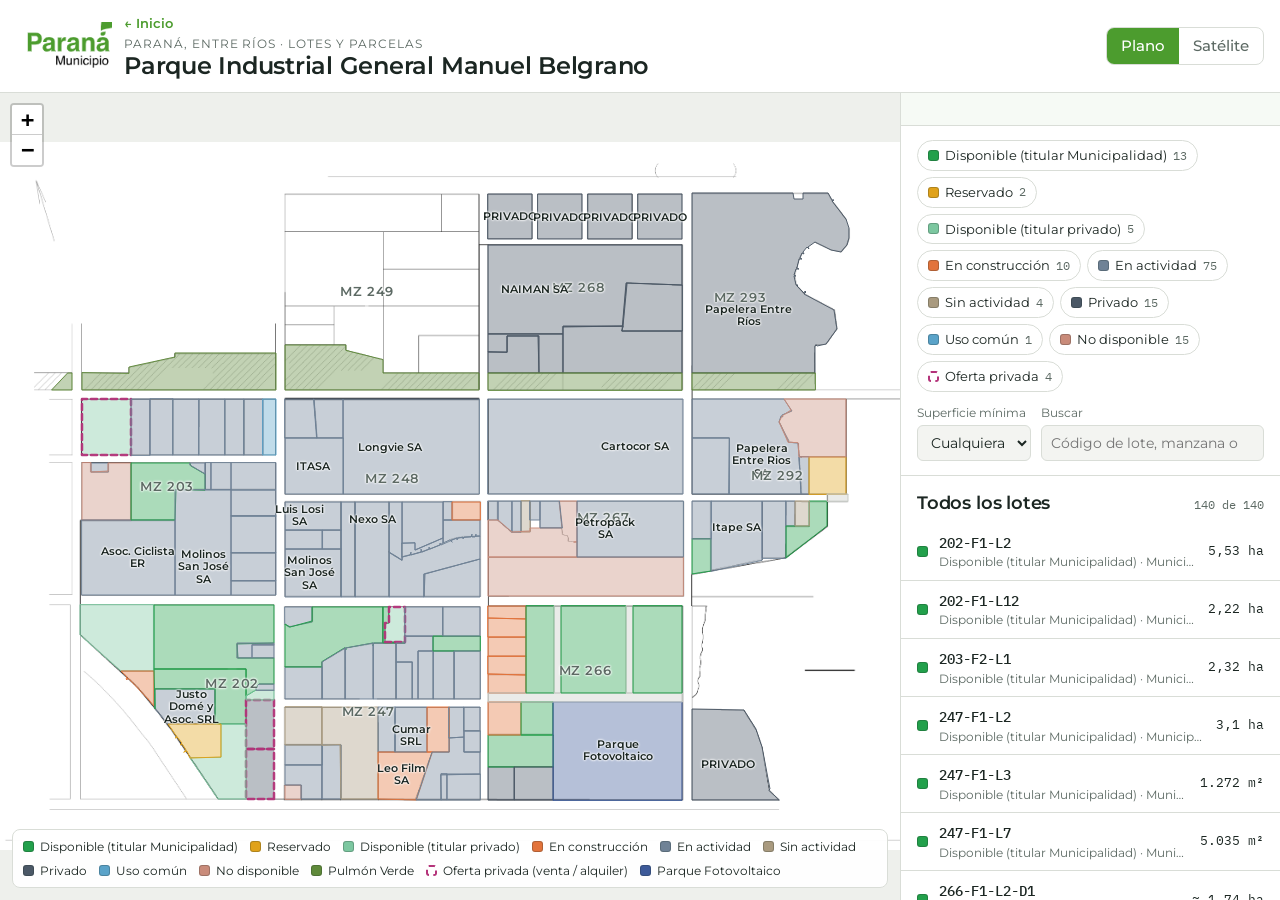
==== mapa.html @ 9530bec6 "Precio del m² por zona según el anexo de precios Co-Authored-By: Claude Opus 5.5 <noreply@anthropic." ====
<!doctype html>
<html lang="es">
<head>
<meta charset="utf-8">
<meta name="viewport" content="width=device-width, initial-scale=1, viewport-fit=cover">
<title>Mapa de lotes · Parque Industrial Paraná</title>
<meta name="claude:viewport-fit-sides" content="cover">
<meta name="description" content="Mapa interactivo de lotes del Parque Industrial General Manuel Belgrano, Paraná.">
<link rel="preconnect" href="https://fonts.googleapis.com">
<link rel="stylesheet" href="https://fonts.googleapis.com/css2?family=Montserrat:wght@400;500;600;700&family=IBM+Plex+Mono:wght@400;500&display=swap">
<link rel="stylesheet" href="vendor/leaflet.css?v=202611021343">
<link rel="stylesheet" href="app.css?v=202611021343">
</head>
<body>
<div class="app">
  <header class="top">
    <a class="logo-muni" href="./" title="Volver al inicio"><img src="img/logo-parana-municipio.png" alt="Paraná Municipio"></a>
    <div class="brand">
      <a class="volver" href="./">← Inicio</a>
      <p class="eyebrow" id="subtitulo">Paraná, Entre Ríos · Lotes y parcelas</p>
      <h1 id="nombre">Parque Industrial General Manuel Belgrano</h1>
    </div>
    <div class="vista" role="group" aria-label="Vista del mapa">
      <button type="button" id="btn-plano" class="seg on" aria-pressed="true">Plano</button>
      <button type="button" id="btn-sat" class="seg" aria-pressed="false">Satélite</button>
    </div>
  </header>

  <main class="body">
    <section class="mapwrap" aria-label="Mapa de lotes">
      <div id="map"></div>
      <div class="leyenda" id="leyenda" aria-label="Referencias"></div>
      <p class="aviso-sat" id="aviso-sat" hidden></p>
    </section>

    <aside class="panel" id="panel">
      <div class="ficha" id="ficha" hidden></div>

      <div class="bloque" id="bloque-filtros">
        <div class="resumen" id="resumen" role="group" aria-label="Filtrar por estado"></div>
        <div class="filtros">
          <label class="campo">
            <span>Superficie mínima</span>
            <select id="f-sup">
              <option value="0">Cualquiera</option>
              <option value="2000">2.000 m²</option>
              <option value="5000">5.000 m²</option>
              <option value="10000">1 ha</option>
              <option value="20000">2 ha</option>
              <option value="50000">5 ha</option>
            </select>
          </label>
          <label class="campo grow">
            <span>Buscar</span>
            <input id="f-q" type="search" placeholder="Código de lote, manzana o empresa" autocomplete="off">
          </label>
        </div>
      </div>

      <div class="lista-head">
        <h2 id="lista-titulo">Lotes</h2>
        <span class="mono" id="lista-n"></span>
      </div>
      <ol class="lista" id="lista"></ol>

      <div class="bloque gestion" id="gestion" hidden>
        <h2>Modo gestión</h2>
        <p class="nota">Los cambios que hagas en las fichas quedan guardados en este navegador. Para que los vean todos, copiá la tabla y pegala en la planilla de datos.</p>
        <div class="acciones">
          <button type="button" class="btn" id="btn-copiar-tabla">Copiar tabla</button>
          <button type="button" class="btn ghost" id="btn-plano-completo">Ver plano completo de Catastro</button>
          <button type="button" class="btn ghost" id="btn-calibrar">Ubicar en satélite</button>
          <button type="button" class="btn ghost" id="btn-borrar-local">Descartar cambios locales</button>
        </div>
        <p class="toast" id="toast-gestion" role="status"></p>
        <div class="calib" id="calib" hidden></div>
      </div>

      <footer class="pie">
        <p id="fuente"></p>
        <button type="button" class="link" id="btn-gestion">Modo gestión</button>
      </footer>
    </aside>
  </main>
</div>
<script src="vendor/leaflet.js?v=202611021343"></script>
<script src="config.js?v=202611021343"></script>
<script src="app.js?v=202611021343"></script>
</body>
</html>
---- vendor/leaflet.css ----
/* required styles */

.leaflet-pane,
.leaflet-tile,
.leaflet-marker-icon,
.leaflet-marker-shadow,
.leaflet-tile-container,
.leaflet-pane > svg,
.leaflet-pane > canvas,
.leaflet-zoom-box,
.leaflet-image-layer,
.leaflet-layer {
	position: absolute;
	left: 0;
	top: 0;
	}
.leaflet-container {
	overflow: hidden;
	}
.leaflet-tile,
.leaflet-marker-icon,
.leaflet-marker-shadow {
	-webkit-user-select: none;
	   -moz-user-select: none;
	        user-select: none;
	  -webkit-user-drag: none;
	}
/* Prevents IE11 from highlighting tiles in blue */
.leaflet-tile::selection {
	background: transparent;
}
/* Safari renders non-retina tile on retina better with this, but Chrome is worse */
.leaflet-safari .leaflet-tile {
	image-rendering: -webkit-optimize-contrast;
	}
/* hack that prevents hw layers "stretching" when loading new tiles */
.leaflet-safari .leaflet-tile-container {
	width: 1600px;
	height: 1600px;
	-webkit-transform-origin: 0 0;
	}
.leaflet-marker-icon,
.leaflet-marker-shadow {
	display: block;
	}
/* .leaflet-container svg: reset svg max-width decleration shipped in Joomla! (joomla.org) 3.x */
/* .leaflet-container img: map is broken in FF if you have max-width: 100% on tiles */
.leaflet-container .leaflet-overlay-pane svg {
	max-width: none !important;
	max-height: none !important;
	}
.leaflet-container .leaflet-marker-pane img,
.leaflet-container .leaflet-shadow-pane img,
.leaflet-container .leaflet-tile-pane img,
.leaflet-container img.leaflet-image-layer,
.leaflet-container .leaflet-tile {
	max-width: none !important;
	max-height: none !important;
	width: auto;
	padding: 0;
	}

.leaflet-container img.leaflet-tile {
	/* See: https://bugs.chromium.org/p/chromium/issues/detail?id=600120 */
	mix-blend-mode: plus-lighter;
}

.leaflet-container.leaflet-touch-zoom {
	-ms-touch-action: pan-x pan-y;
	touch-action: pan-x pan-y;
	}
.leaflet-container.leaflet-touch-drag {
	-ms-touch-action: pinch-zoom;
	/* Fallback for FF which doesn't support pinch-zoom */
	touch-action: none;
	touch-action: pinch-zoom;
}
.leaflet-container.leaflet-touch-drag.leaflet-touch-zoom {
	-ms-touch-action: none;
	touch-action: none;
}
.leaflet-container {
	-webkit-tap-highlight-color: transparent;
}
.leaflet-container a {
	-webkit-tap-highlight-color: rgba(51, 181, 229, 0.4);
}
.leaflet-tile {
	filter: inherit;
	visibility: hidden;
	}
.leaflet-tile-loaded {
	visibility: inherit;
	}
.leaflet-zoom-box {
	width: 0;
	height: 0;
	-moz-box-sizing: border-box;
	     box-sizing: border-box;
	z-index: 800;
	}
/* workaround for https://bugzilla.mozilla.org/show_bug.cgi?id=888319 */
.leaflet-overlay-pane svg {
	-moz-user-select: none;
	}

.leaflet-pane         { z-index: 400; }

.leaflet-tile-pane    { z-index: 200; }
.leaflet-overlay-pane { z-index: 400; }
.leaflet-shadow-pane  { z-index: 500; }
.leaflet-marker-pane  { z-index: 600; }
.leaflet-tooltip-pane   { z-index: 650; }
.leaflet-popup-pane   { z-index: 700; }

.leaflet-map-pane canvas { z-index: 100; }
.leaflet-map-pane svg    { z-index: 200; }

.leaflet-vml-shape {
	width: 1px;
	height: 1px;
	}
.lvml {
	behavior: url(#default#VML);
	display: inline-block;
	position: absolute;
	}


/* control positioning */

.leaflet-control {
	position: relative;
	z-index: 800;
	pointer-events: visiblePainted; /* IE 9-10 doesn't have auto */
	pointer-events: auto;
	}
.leaflet-top,
.leaflet-bottom {
	position: absolute;
	z-index: 1000;
	pointer-events: none;
	}
.leaflet-top {
	top: 0;
	}
.leaflet-right {
	right: 0;
	}
.leaflet-bottom {
	bottom: 0;
	}
.leaflet-left {
	left: 0;
	}
.leaflet-control {
	float: left;
	clear: both;
	}
.leaflet-right .leaflet-control {
	float: right;
	}
.leaflet-top .leaflet-control {
	margin-top: 10px;
	}
.leaflet-bottom .leaflet-control {
	margin-bottom: 10px;
	}
.leaflet-left .leaflet-control {
	margin-left: 10px;
	}
.leaflet-right .leaflet-control {
	margin-right: 10px;
	}


/* zoom and fade animations */

.leaflet-fade-anim .leaflet-popup {
	opacity: 0;
	-webkit-transition: opacity 0.2s linear;
	   -moz-transition: opacity 0.2s linear;
	        transition: opacity 0.2s linear;
	}
.leaflet-fade-anim .leaflet-map-pane .leaflet-popup {
	opacity: 1;
	}
.leaflet-zoom-animated {
	-webkit-transform-origin: 0 0;
	    -ms-transform-origin: 0 0;
	        transform-origin: 0 0;
	}
svg.leaflet-zoom-animated {
	will-change: transform;
}

.leaflet-zoom-anim .leaflet-zoom-animated {
	-webkit-transition: -webkit-transform 0.25s cubic-bezier(0,0,0.25,1);
	   -moz-transition:    -moz-transform 0.25s cubic-bezier(0,0,0.25,1);
	        transition:         transform 0.25s cubic-bezier(0,0,0.25,1);
	}
.leaflet-zoom-anim .leaflet-tile,
.leaflet-pan-anim .leaflet-tile {
	-webkit-transition: none;
	   -moz-transition: none;
	        transition: none;
	}

.leaflet-zoom-anim .leaflet-zoom-hide {
	visibility: hidden;
	}


/* cursors */

.leaflet-interactive {
	cursor: pointer;
	}
.leaflet-grab {
	cursor: -webkit-grab;
	cursor:    -moz-grab;
	cursor:         grab;
	}
.leaflet-crosshair,
.leaflet-crosshair .leaflet-interactive {
	cursor: crosshair;
	}
.leaflet-popup-pane,
.leaflet-control {
	cursor: auto;
	}
.leaflet-dragging .leaflet-grab,
.leaflet-dragging .leaflet-grab .leaflet-interactive,
.leaflet-dragging .leaflet-marker-draggable {
	cursor: move;
	cursor: -webkit-grabbing;
	cursor:    -moz-grabbing;
	cursor:         grabbing;
	}

/* marker & overlays interactivity */
.leaflet-marker-icon,
.leaflet-marker-shadow,
.leaflet-image-layer,
.leaflet-pane > svg path,
.leaflet-tile-container {
	pointer-events: none;
	}

.leaflet-marker-icon.leaflet-interactive,
.leaflet-image-layer.leaflet-interactive,
.leaflet-pane > svg path.leaflet-interactive,
svg.leaflet-image-layer.leaflet-interactive path {
	pointer-events: visiblePainted; /* IE 9-10 doesn't have auto */
	pointer-events: auto;
	}

/* visual tweaks */

.leaflet-container {
	background: #ddd;
	outline-offset: 1px;
	}
.leaflet-container a {
	color: #0078A8;
	}
.leaflet-zoom-box {
	border: 2px dotted #38f;
	background: rgba(255,255,255,0.5);
	}


/* general typography */
.leaflet-container {
	font-family: "Helvetica Neue", Arial, Helvetica, sans-serif;
	font-size: 12px;
	font-size: 0.75rem;
	line-height: 1.5;
	}


/* general toolbar styles */

.leaflet-bar {
	box-shadow: 0 1px 5px rgba(0,0,0,0.65);
	border-radius: 4px;
	}
.leaflet-bar a {
	background-color: #fff;
	border-bottom: 1px solid #ccc;
	width: 26px;
	height: 26px;
	line-height: 26px;
	display: block;
	text-align: center;
	text-decoration: none;
	color: black;
	}
.leaflet-bar a,
.leaflet-control-layers-toggle {
	background-position: 50% 50%;
	background-repeat: no-repeat;
	display: block;
	}
.leaflet-bar a:hover,
.leaflet-bar a:focus {
	background-color: #f4f4f4;
	}
.leaflet-bar a:first-child {
	border-top-left-radius: 4px;
	border-top-right-radius: 4px;
	}
.leaflet-bar a:last-child {
	border-bottom-left-radius: 4px;
	border-bottom-right-radius: 4px;
	border-bottom: none;
	}
.leaflet-bar a.leaflet-disabled {
	cursor: default;
	background-color: #f4f4f4;
	color: #bbb;
	}

.leaflet-touch .leaflet-bar a {
	width: 30px;
	height: 30px;
	line-height: 30px;
	}
.leaflet-touch .leaflet-bar a:first-child {
	border-top-left-radius: 2px;
	border-top-right-radius: 2px;
	}
.leaflet-touch .leaflet-bar a:last-child {
	border-bottom-left-radius: 2px;
	border-bottom-right-radius: 2px;
	}

/* zoom control */

.leaflet-control-zoom-in,
.leaflet-control-zoom-out {
	font: bold 18px 'Lucida Console', Monaco, monospace;
	text-indent: 1px;
	}

.leaflet-touch .leaflet-control-zoom-in, .leaflet-touch .leaflet-control-zoom-out  {
	font-size: 22px;
	}


/* layers control */

.leaflet-control-layers {
	box-shadow: 0 1px 5px rgba(0,0,0,0.4);
	background: #fff;
	border-radius: 5px;
	}
.leaflet-control-layers-toggle {
	background-image: url(images/layers.png);
	width: 36px;
	height: 36px;
	}
.leaflet-retina .leaflet-control-layers-toggle {
	background-image: url(images/layers-2x.png);
	background-size: 26px 26px;
	}
.leaflet-touch .leaflet-control-layers-toggle {
	width: 44px;
	height: 44px;
	}
.leaflet-control-layers .leaflet-control-layers-list,
.leaflet-control-layers-expanded .leaflet-control-layers-toggle {
	display: none;
	}
.leaflet-control-layers-expanded .leaflet-control-layers-list {
	display: block;
	position: relative;
	}
.leaflet-control-layers-expanded {
	padding: 6px 10px 6px 6px;
	color: #333;
	background: #fff;
	}
.leaflet-control-layers-scrollbar {
	overflow-y: scroll;
	overflow-x: hidden;
	padding-right: 5px;
	}
.leaflet-control-layers-selector {
	margin-top: 2px;
	position: relative;
	top: 1px;
	}
.leaflet-control-layers label {
	display: block;
	font-size: 13px;
	font-size: 1.08333em;
	}
.leaflet-control-layers-separator {
	height: 0;
	border-top: 1px solid #ddd;
	margin: 5px -10px 5px -6px;
	}

/* Default icon URLs */
.leaflet-default-icon-path { /* used only in path-guessing heuristic, see L.Icon.Default */
	background-image: url(images/marker-icon.png);
	}


/* attribution and scale controls */

.leaflet-container .leaflet-control-attribution {
	background: #fff;
	background: rgba(255, 255, 255, 0.8);
	margin: 0;
	}
.leaflet-control-attribution,
.leaflet-control-scale-line {
	padding: 0 5px;
	color: #333;
	line-height: 1.4;
	}
.leaflet-control-attribution a {
	text-decoration: none;
	}
.leaflet-control-attribution a:hover,
.leaflet-control-attribution a:focus {
	text-decoration: underline;
	}
.leaflet-attribution-flag {
	display: inline !important;
	vertical-align: baseline !important;
	width: 1em;
	height: 0.6669em;
	}
.leaflet-left .leaflet-control-scale {
	margin-left: 5px;
	}
.leaflet-bottom .leaflet-control-scale {
	margin-bottom: 5px;
	}
.leaflet-control-scale-line {
	border: 2px solid #777;
	border-top: none;
	line-height: 1.1;
	padding: 2px 5px 1px;
	white-space: nowrap;
	-moz-box-sizing: border-box;
	     box-sizing: border-box;
	background: rgba(255, 255, 255, 0.8);
	text-shadow: 1px 1px #fff;
	}
.leaflet-control-scale-line:not(:first-child) {
	border-top: 2px solid #777;
	border-bottom: none;
	margin-top: -2px;
	}
.leaflet-control-scale-line:not(:first-child):not(:last-child) {
	border-bottom: 2px solid #777;
	}

.leaflet-touch .leaflet-control-attribution,
.leaflet-touch .leaflet-control-layers,
.leaflet-touch .leaflet-bar {
	box-shadow: none;
	}
.leaflet-touch .leaflet-control-layers,
.leaflet-touch .leaflet-bar {
	border: 2px solid rgba(0,0,0,0.2);
	background-clip: padding-box;
	}


/* popup */

.leaflet-popup {
	position: absolute;
	text-align: center;
	margin-bottom: 20px;
	}
.leaflet-popup-content-wrapper {
	padding: 1px;
	text-align: left;
	border-radius: 12px;
	}
.leaflet-popup-content {
	margin: 13px 24px 13px 20px;
	line-height: 1.3;
	font-size: 13px;
	font-size: 1.08333em;
	min-height: 1px;
	}
.leaflet-popup-content p {
	margin: 17px 0;
	margin: 1.3em 0;
	}
.leaflet-popup-tip-container {
	width: 40px;
	height: 20px;
	position: absolute;
	left: 50%;
	margin-top: -1px;
	margin-left: -20px;
	overflow: hidden;
	pointer-events: none;
	}
.leaflet-popup-tip {
	width: 17px;
	height: 17px;
	padding: 1px;

	margin: -10px auto 0;
	pointer-events: auto;

	-webkit-transform: rotate(45deg);
	   -moz-transform: rotate(45deg);
	    -ms-transform: rotate(45deg);
	        transform: rotate(45deg);
	}
.leaflet-popup-content-wrapper,
.leaflet-popup-tip {
	background: white;
	color: #333;
	box-shadow: 0 3px 14px rgba(0,0,0,0.4);
	}
.leaflet-container a.leaflet-popup-close-button {
	position: absolute;
	top: 0;
	right: 0;
	border: none;
	text-align: center;
	width: 24px;
	height: 24px;
	font: 16px/24px Tahoma, Verdana, sans-serif;
	color: #757575;
	text-decoration: none;
	background: transparent;
	}
.leaflet-container a.leaflet-popup-close-button:hover,
.leaflet-container a.leaflet-popup-close-button:focus {
	color: #585858;
	}
.leaflet-popup-scrolled {
	overflow: auto;
	}

.leaflet-oldie .leaflet-popup-content-wrapper {
	-ms-zoom: 1;
	}
.leaflet-oldie .leaflet-popup-tip {
	width: 24px;
	margin: 0 auto;

	-ms-filter: "progid:DXImageTransform.Microsoft.Matrix(M11=0.70710678, M12=0.70710678, M21=-0.70710678, M22=0.70710678)";
	filter: progid:DXImageTransform.Microsoft.Matrix(M11=0.70710678, M12=0.70710678, M21=-0.70710678, M22=0.70710678);
	}

.leaflet-oldie .leaflet-control-zoom,
.leaflet-oldie .leaflet-control-layers,
.leaflet-oldie .leaflet-popup-content-wrapper,
.leaflet-oldie .leaflet-popup-tip {
	border: 1px solid #999;
	}


/* div icon */

.leaflet-div-icon {
	background: #fff;
	border: 1px solid #666;
	}


/* Tooltip */
/* Base styles for the element that has a tooltip */
.leaflet-tooltip {
	position: absolute;
	padding: 6px;
	background-color: #fff;
	border: 1px solid #fff;
	border-radius: 3px;
	color: #222;
	white-space: nowrap;
	-webkit-user-select: none;
	-moz-user-select: none;
	-ms-user-select: none;
	user-select: none;
	pointer-events: none;
	box-shadow: 0 1px 3px rgba(0,0,0,0.4);
	}
.leaflet-tooltip.leaflet-interactive {
	cursor: pointer;
	pointer-events: auto;
	}
.leaflet-tooltip-top:before,
.leaflet-tooltip-bottom:before,
.leaflet-tooltip-left:before,
.leaflet-tooltip-right:before {
	position: absolute;
	pointer-events: none;
	border: 6px solid transparent;
	background: transparent;
	content: "";
	}

/* Directions */

.leaflet-tooltip-bottom {
	margin-top: 6px;
}
.leaflet-tooltip-top {
	margin-top: -6px;
}
.leaflet-tooltip-bottom:before,
.leaflet-tooltip-top:before {
	left: 50%;
	margin-left: -6px;
	}
.leaflet-tooltip-top:before {
	bottom: 0;
	margin-bottom: -12px;
	border-top-color: #fff;
	}
.leaflet-tooltip-bottom:before {
	top: 0;
	margin-top: -12px;
	margin-left: -6px;
	border-bottom-color: #fff;
	}
.leaflet-tooltip-left {
	margin-left: -6px;
}
.leaflet-tooltip-right {
	margin-left: 6px;
}
.leaflet-tooltip-left:before,
.leaflet-tooltip-right:before {
	top: 50%;
	margin-top: -6px;
	}
.leaflet-tooltip-left:before {
	right: 0;
	margin-right: -12px;
	border-left-color: #fff;
	}
.leaflet-tooltip-right:before {
	left: 0;
	margin-left: -12px;
	border-right-color: #fff;
	}

/* Printing */

@media print {
	/* Prevent printers from removing background-images of controls. */
	.leaflet-control {
		-webkit-print-color-adjust: exact;
		print-color-adjust: exact;
		}
	}
---- app.css ----
/* Layout: plano a pantalla completa con una hoja técnica lateral (abajo en celular). */
:root {
  --bg: #f3f4f1;
  --surface: #ffffff;
  --ink: #1b2622;
  --muted: #5d6a64;
  --line: #d9ddd7;
  --accent: #4c9c2e;
  --accent-ink: #ffffff;
  --map-bg: #eef0ec;

  --st-disponible: #22a04b;
  --st-reservado: #e0a21a;
  --st-libreprivado: #7cc7a0;
  --st-obra: #e2733b;
  --st-actividad: #6f8296;
  --st-inactivo: #a99a7f;
  --st-privado: #4b5866;
  --st-comun: #5aa3c9;
  --st-usurpado: #c2453d;
  --st-confirmar: #8667c9;
  --st-nodisp: #c98b7a;
  --st-sindatos: #b9c0bb;
  --st-pulmon: #5f8a3a;
  --st-oferta: #b4337a;
  --st-solar: #3d5a99;
  --st-calle: #c7cbc6;

  --f-display: "Montserrat", system-ui, -apple-system, "Segoe UI", sans-serif;
  --f-body: "Montserrat", system-ui, -apple-system, "Segoe UI", sans-serif;
  --f-mono: "IBM Plex Mono", ui-monospace, "SFMono-Regular", Menlo, monospace;
}
:root { color-scheme: light; }

*, *::before, *::after { box-sizing: border-box; }
html, body { height: 100%; }
body {
  margin: 0;
  background: var(--bg);
  color: var(--ink);
  font: 15px/1.45 var(--f-body);
}
h1, h2, h3 { font-family: var(--f-display); font-weight: 600; margin: 0; text-wrap: balance; letter-spacing: -.01em; }
.mono { font-family: var(--f-mono); font-variant-numeric: tabular-nums; }
button, input, select { font: inherit; color: inherit; }
:focus-visible { outline: 2px solid var(--accent); outline-offset: 2px; }

.app { display: flex; flex-direction: column; height: 100%; }

.top {
  display: flex; align-items: center; justify-content: space-between; gap: 12px; flex-wrap: wrap;
  padding-block: 12px;
  padding-left: max(16px, env(safe-area-inset-left, 0px));
  padding-right: max(16px, env(safe-area-inset-right, 0px));
  border-bottom: 1px solid var(--line);
  background: var(--surface);
}
.brand { min-width: 0; }
.eyebrow { margin: 0; font-size: 12px; text-transform: uppercase; letter-spacing: .08em; color: var(--muted); }
.top h1 { font-size: clamp(18px, 2.6vw, 24px); line-height: 1.15; }

.vista { display: inline-flex; border: 1px solid var(--line); border-radius: 8px; overflow: hidden; }
.seg { border: 0; background: transparent; padding: 7px 14px; cursor: pointer; color: var(--muted); font-weight: 500; }
.seg.on { background: var(--accent); color: var(--accent-ink); }
.seg:disabled { cursor: not-allowed; opacity: .55; }

.body { flex: 1; min-height: 0; display: grid; grid-template-columns: minmax(0, 1fr) 380px; }
.mapwrap { position: relative; min-height: 0; }
#map { position: absolute; inset: 0; background: var(--map-bg); }
.leaflet-container { background: var(--map-bg); font-family: var(--f-body); }

.leyenda {
  position: absolute; left: max(12px, env(safe-area-inset-left, 0px)); bottom: 12px; z-index: 500;
  display: flex; flex-wrap: wrap; gap: 6px 12px; max-width: calc(100% - 24px);
  background: color-mix(in srgb, var(--surface) 92%, transparent);
  border: 1px solid var(--line); border-radius: 8px; padding: 8px 10px; font-size: 12px;
}
.leyenda span { display: inline-flex; align-items: center; gap: 6px; }
.dot { width: 11px; height: 11px; border-radius: 3px; flex: none; border: 1px solid color-mix(in srgb, var(--ink) 25%, transparent); }

.aviso-sat {
  position: absolute; top: 12px; left: 12px; right: 12px; z-index: 500; margin: 0;
  background: var(--surface); border: 1px solid var(--line); border-radius: 8px; padding: 8px 12px; font-size: 13px;
}

.panel {
  min-height: 0; overflow-y: auto; background: var(--surface); border-left: 1px solid var(--line);
  display: flex; flex-direction: column;
}
.bloque, .lista-head, .pie, .ficha {
  padding-left: max(16px, env(safe-area-inset-left, 0px));
  padding-right: max(16px, env(safe-area-inset-right, 0px));
}
.bloque { padding-block: 14px; border-bottom: 1px solid var(--line); display: flex; flex-direction: column; gap: 12px; }

.resumen { display: flex; flex-wrap: wrap; gap: 6px; }
.chip {
  display: inline-flex; align-items: center; gap: 6px; padding: 5px 10px; border-radius: 999px;
  border: 1px solid var(--line); background: transparent; cursor: pointer; font-size: 13px;
}
.chip .n { font-family: var(--f-mono); font-size: 12px; color: var(--muted); }
.chip[aria-pressed="true"] { border-color: var(--ink); background: color-mix(in srgb, var(--ink) 7%, transparent); }

.filtros { display: flex; gap: 10px; flex-wrap: wrap; }
.campo { display: flex; flex-direction: column; gap: 4px; font-size: 12px; color: var(--muted); min-width: 0; }
.campo.grow { flex: 1; min-width: 150px; }
.campo input, .campo select, .campo textarea {
  font-size: 14px; color: var(--ink); background: var(--bg); border: 1px solid var(--line);
  border-radius: 6px; padding: 7px 9px; width: 100%;
}
.campo textarea { resize: vertical; min-height: 56px; font-family: var(--f-body); }

.lista-head { display: flex; align-items: baseline; justify-content: space-between; padding-block: 14px 6px; }
.lista-head h2 { font-size: 18px; }
.lista-head .mono { font-size: 12px; color: var(--muted); }
.lista { list-style: none; margin: 0; padding: 0 0 8px; }
.lista li { border-top: 1px solid var(--line); }
.lista li:first-child { border-top: 0; }
.fila {
  width: 100%; display: grid; grid-template-columns: 12px minmax(0, 1fr) auto; align-items: center; gap: 10px;
  text-align: left; background: transparent; border: 0; cursor: pointer;
  padding-block: 9px;
  padding-left: max(16px, env(safe-area-inset-left, 0px));
  padding-right: max(16px, env(safe-area-inset-right, 0px));
}
.fila:hover { background: color-mix(in srgb, var(--accent) 7%, transparent); }
.fila .id { font-family: var(--f-mono); font-weight: 500; font-size: 14px; }
.fila .sub { display: block; font-size: 12px; color: var(--muted); white-space: nowrap; overflow: hidden; text-overflow: ellipsis; }
.fila .m2 { font-family: var(--f-mono); font-size: 13px; font-variant-numeric: tabular-nums; }
.vacio { padding: 12px 16px; color: var(--muted); font-size: 14px; }

.ficha { padding-block: 16px; border-bottom: 1px solid var(--line); display: flex; flex-direction: column; gap: 12px; background: color-mix(in srgb, var(--accent) 5%, var(--surface)); }
.ficha-top { display: flex; justify-content: space-between; align-items: flex-start; gap: 10px; }
.ficha h2 { font-size: 24px; line-height: 1.1; }
.ficha h2 small { display: block; font-family: var(--f-body); font-weight: 500; font-size: 13px; color: var(--muted); letter-spacing: 0; margin-top: 4px; }
.cerrar { border: 1px solid var(--line); background: var(--surface); border-radius: 6px; width: 32px; height: 32px; cursor: pointer; font-size: 18px; line-height: 1; }
.estado { display: inline-flex; align-items: center; gap: 6px; font-size: 13px; font-weight: 600; padding: 3px 10px 3px 8px; border-radius: 999px; border: 1px solid var(--line); background: var(--surface); width: fit-content; }
.datos { display: grid; grid-template-columns: auto minmax(0, 1fr); gap: 6px 14px; margin: 0; font-size: 14px; }
.datos dt { color: var(--muted); }
.datos dd { margin: 0; min-width: 0; overflow-wrap: anywhere; }
.datos .mono { font-size: 13px; }
.acciones { display: flex; flex-wrap: wrap; gap: 8px; }
.btn {
  display: inline-flex; align-items: center; justify-content: center; gap: 6px; text-decoration: none;
  padding: 8px 14px; border-radius: 6px; border: 1px solid var(--accent); background: var(--accent); color: var(--accent-ink);
  font-weight: 600; font-size: 14px; cursor: pointer;
}
.btn.ghost { background: transparent; color: var(--ink); border-color: var(--line); }
.toast { margin: 0; font-size: 13px; color: var(--accent); min-height: 1em; }
.nota { margin: 0; font-size: 13px; color: var(--muted); }
.contacto { font-size: 13px; color: var(--muted); margin: 0; }
.editor { display: grid; grid-template-columns: 1fr 1fr; gap: 10px; }
.editor .full { grid-column: 1 / -1; }

.gestion h2 { font-size: 18px; }
.calib { display: flex; flex-direction: column; gap: 10px; font-size: 14px; }
.calib ol { margin: 0; padding-left: 18px; display: flex; flex-direction: column; gap: 4px; }
.calib .pt { display: grid; grid-template-columns: minmax(0, 1fr) auto; gap: 6px; align-items: end; }
.calib pre { margin: 0; font: 12px/1.4 var(--f-mono); background: var(--bg); border: 1px solid var(--line); border-radius: 6px; padding: 8px; overflow-x: auto; max-height: 160px; }

.pie { padding-block: 14px; margin-top: auto; border-top: 1px solid var(--line); font-size: 12px; color: var(--muted); }
.pie { display: flex; flex-direction: column; gap: 8px; align-items: flex-start; }
.pie p { margin: 0; }
.link { background: none; border: 0; padding: 0; color: var(--muted); text-decoration: underline; cursor: pointer; font-size: 12px; }
.fila.mas { color: var(--accent); font-weight: 600; font-size: 14px; }

.rot { background: none; border: 0; pointer-events: none; }
.rot span {
  display: block; transform: translate(-50%, -50%); width: max-content; text-align: center;
  font: 600 11px/1.15 var(--f-body); color: #1b2622; overflow-wrap: anywhere;
  text-shadow: 0 0 2px #fff, 0 0 2px #fff, 0 0 3px #fff;
}
.rot-disp span { font-size: 11px; color: #0d4f2a; }
.rot-mz span { font: 600 13px var(--f-display); color: #5d6a64; letter-spacing: .04em; text-transform: uppercase; }
.rot-calle span { font: 500 10px var(--f-body); color: #7a857f; letter-spacing: .06em; text-transform: uppercase; }
.lbl-lote {
  background: transparent; border: 0; box-shadow: none; padding: 0;
  font: 600 11px var(--f-mono); color: #fff; text-shadow: 0 0 3px #000, 0 0 2px #000;
}
.lbl-lote::before { display: none; }

@media (max-width: 820px) {
  .body { grid-template-columns: minmax(0, 1fr); grid-template-rows: 56vh auto; overflow-y: auto; }
  .app { height: auto; min-height: 100%; }
  .panel { border-left: 0; border-top: 1px solid var(--line); overflow: visible; }
  .mapwrap { min-height: 56vh; }
  .leyenda { display: none; }
}
@media (prefers-reduced-motion: reduce) { * { transition: none !important; animation: none !important; } }

.dot-oferta { background: transparent; border: 2px dashed var(--st-oferta); }
.rot .of { display: inline-block; font: 700 9.5px/1 var(--f-body); letter-spacing: .05em; color: #fff; background: var(--st-oferta); padding: 2px 5px; border-radius: 3px; text-shadow: none; margin-bottom: 2px; }

.volver { display: inline-block; font-size: 13px; font-weight: 600; color: var(--accent); text-decoration: none; margin-bottom: 2px; }
.volver:hover { text-decoration: underline; }
.emp-ficha { display: flex; align-items: center; gap: 12px; padding: 10px; border: 1px solid var(--line); border-radius: 8px; background: var(--surface); text-decoration: none; color: inherit; }
.emp-ficha .lg { flex: none; width: 92px; height: 52px; display: grid; place-items: center; background: #fff; border-radius: 6px; padding: 4px; }
.emp-ficha img { max-width: 100%; max-height: 100%; object-fit: contain; }
.emp-ficha b { display: block; font-size: 14px; }
.emp-ficha span { font-size: 12px; color: var(--muted); }
a.emp-ficha:hover { border-color: var(--accent); }

.logo-muni { flex: none; display: block; }
.logo-muni img { width: 96px; height: 48px; display: block; }
.top { justify-content: flex-start; }
.top .vista { margin-left: auto; }
@media (max-width: 520px) { .logo-muni img { width: 72px; height: 36px; } }
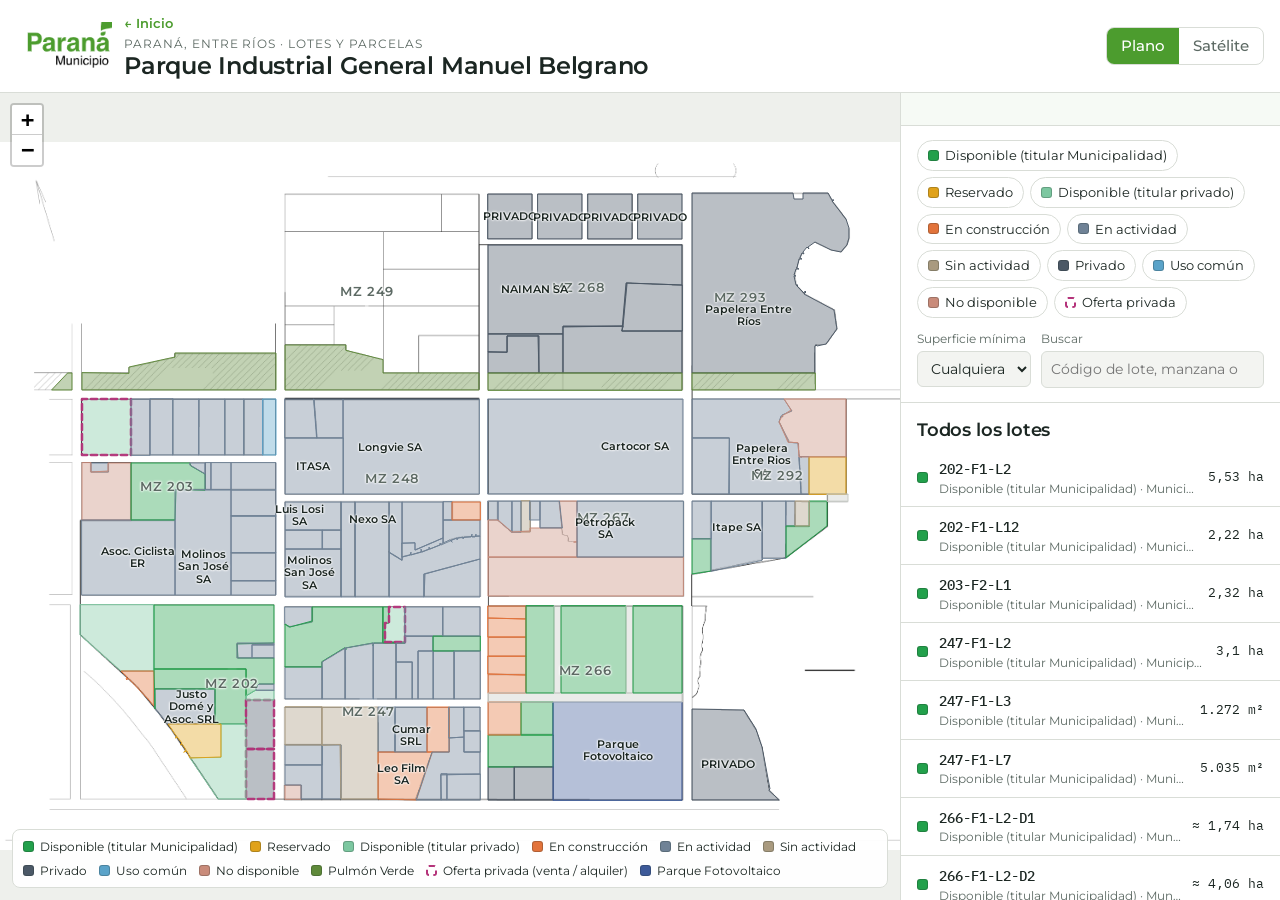
==== commit 0db4c017: "Vista inversor: sin conteos, directorio corto, consulta por lote, Ley 11.071 y versión en inglés - P" ====
--- a/mapa.html
+++ b/mapa.html
@@ -8,8 +8,8 @@
 <meta name="description" content="Mapa interactivo de lotes del Parque Industrial General Manuel Belgrano, Paraná.">
 <link rel="preconnect" href="https://fonts.googleapis.com">
 <link rel="stylesheet" href="https://fonts.googleapis.com/css2?family=Montserrat:wght@400;500;600;700&family=IBM+Plex+Mono:wght@400;500&display=swap">
-<link rel="stylesheet" href="vendor/leaflet.css?v=202611021343">
-<link rel="stylesheet" href="app.css?v=202611021343">
+<link rel="stylesheet" href="vendor/leaflet.css?v=202611101340">
+<link rel="stylesheet" href="app.css?v=202611101340">
 </head>
 <body>
 <div class="app">
@@ -83,8 +83,8 @@
     </aside>
   </main>
 </div>
-<script src="vendor/leaflet.js?v=202611021343"></script>
-<script src="config.js?v=202611021343"></script>
-<script src="app.js?v=202611021343"></script>
+<script src="vendor/leaflet.js?v=202611101340"></script>
+<script src="config.js?v=202611101340"></script>
+<script src="app.js?v=202611101340"></script>
 </body>
 </html>
